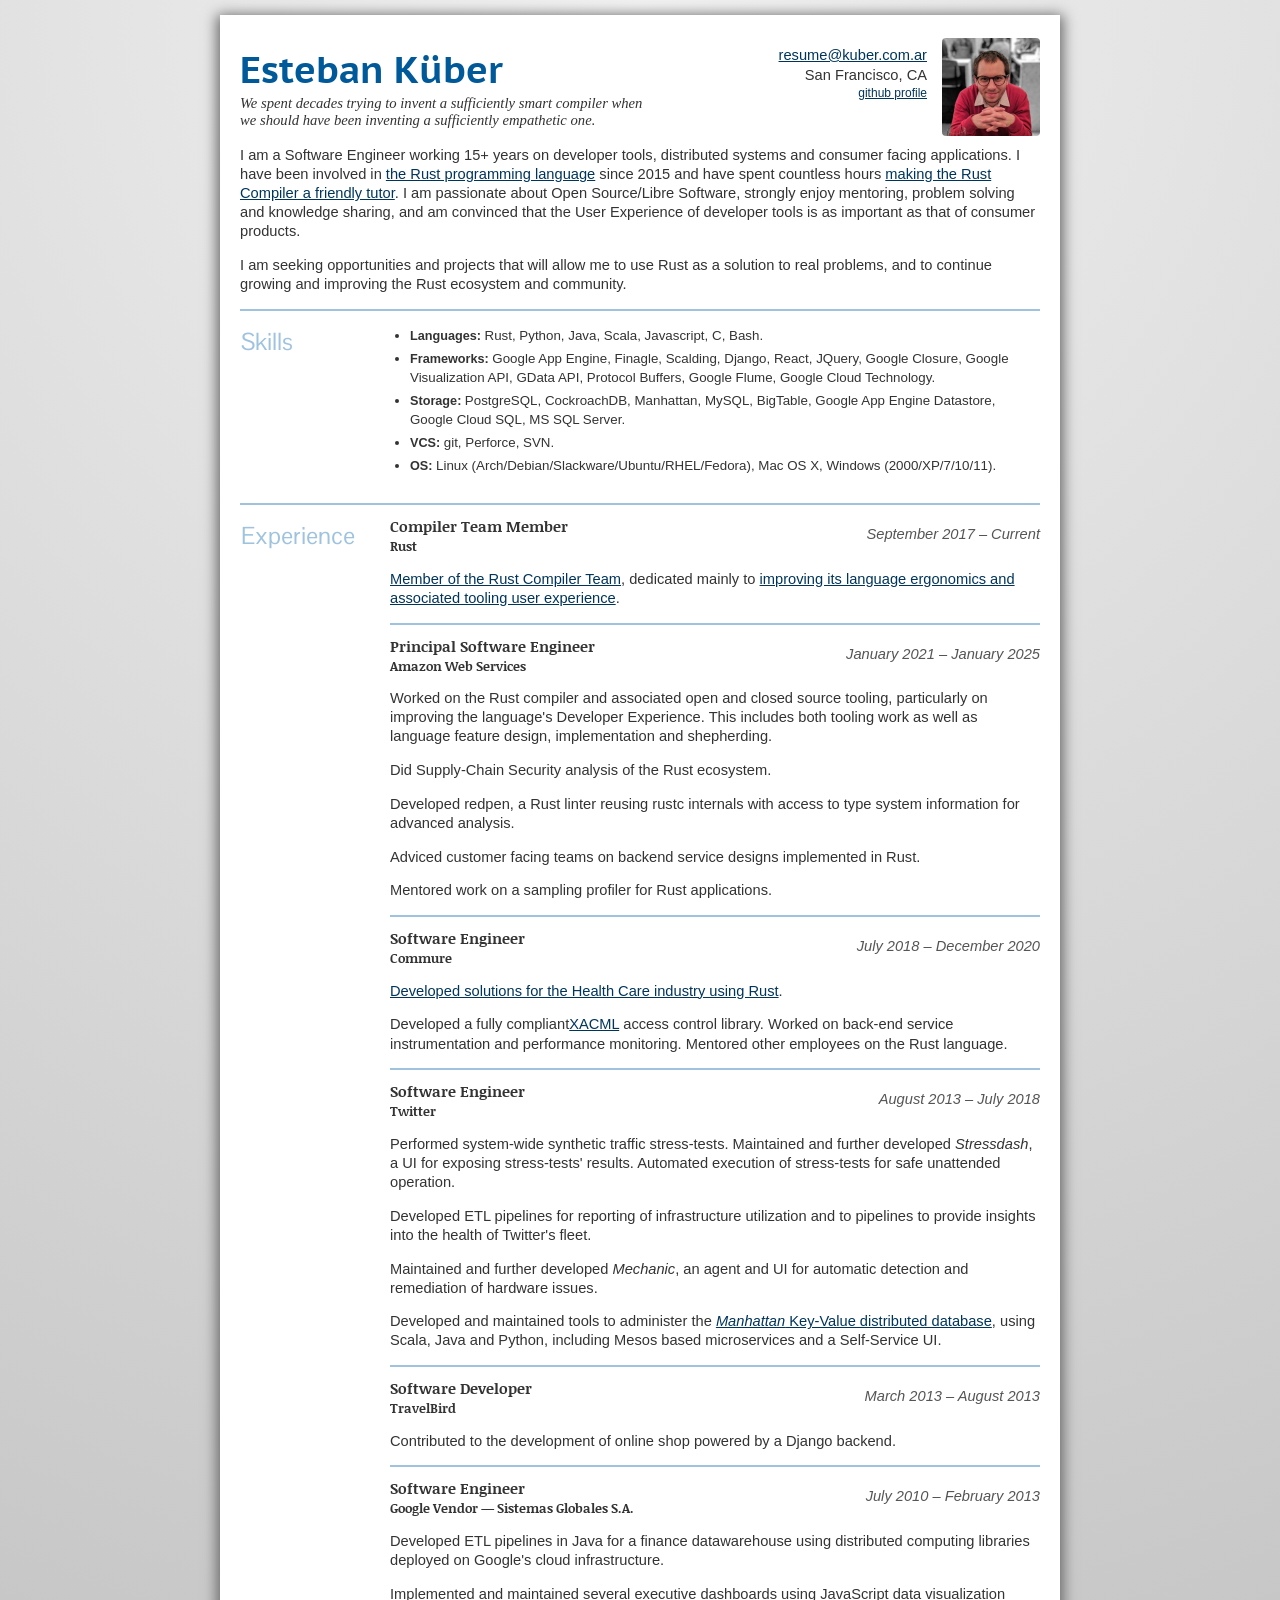
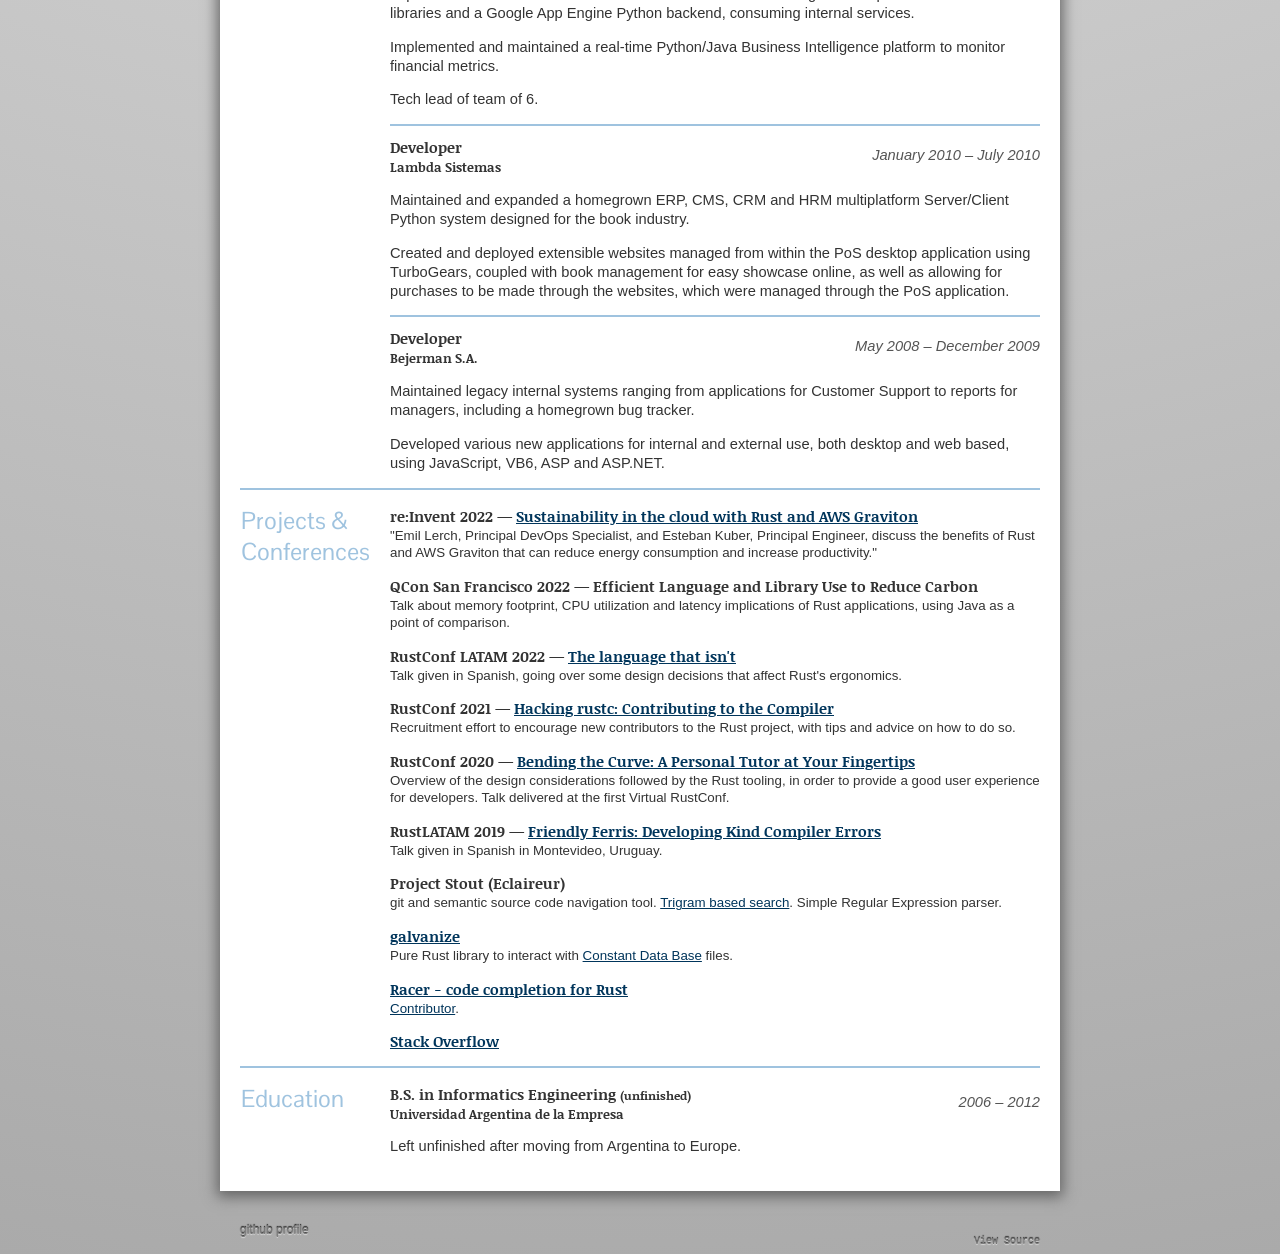
==== resume/index.html @ 4858186d "add resume" ====
<!DOCTYPE html>
<html lang='en'>
<head>
<meta charset='utf-8'>
<title>Esteban Küber's Resume</title>
<link href='https://fonts.googleapis.com/css?family=PT+Sans+Caption:400&text=EstebanK%C3%BCbr%20'
    rel='stylesheet' type='text/css'>
<link href='https://fonts.googleapis.com/css?family=Pontano+Sans:400&text=CSklEefnatsbrxpicduoPj%26%0AI%20'
    rel='stylesheet' type='text/css'>
<link href='https://fonts.googleapis.com/css?family=Noticia+Text:700'
    rel='stylesheet' type='text/css'>
<link href='style.css?v' rel='stylesheet' type='text/css'>
<!--[if IE 8]>
<link href='ie8.css' rel='stylesheet' type='text/css'>
<![endif]-->
<!--[if lte IE 7]>
<link href='ie.css' rel='stylesheet' type='text/css'>
<![endif]-->
<!--[if lte IE 6]>
<link href='ie6.css' rel='stylesheet' type='text/css'>
<![endif]-->
<link href='print.css?v' rel='stylesheet' media='print' type='text/css'>
<meta name='viewport'
  content='width=device-width, initial-scale=1.0, maximum-scale=2.0, user-scalable=yes' />
<meta name='author' content='Esteban Kuber' />
<meta name='keywords' content='esteban,kuber,resume,cv,curriculum,vitae' />
<meta name='description' content='Esteban Kuber — Rust Software Engineer' />
<link rel='shortcut icon' type='image/x-icon' href='/favicon.ico' />
<link rel='apple-touch-icon' sizes='114×114' href='/touch-icon-114x114.png' />
<link rel='apple-touch-icon' sizes='72×72' href='/touch-icon-72x72.png' />
<link rel='apple-touch-icon' href='/touch-icon-iphone.png' />
<script>
var _gaq = _gaq || [];
_gaq.push(['_setAccount', 'UA-26016890-1']);
_gaq.push(['_setDomainName', 'kuber.com.ar']);
_gaq.push(['_trackPageview']);
(function() {
  var ga = document.createElement('script'); ga.type = 'text/javascript'; ga.async = true;
  ga.src = ('https:' == document.location.protocol ? 'https://ssl' : 'http://www') + '.google-analytics.com/ga.js';
  var s = document.getElementsByTagName('script')[0]; s.parentNode.insertBefore(ga, s);
})();
</script>
</head>
<body>
<div class='content' itemscope itemtype='https://schema.org/Person'>
<h1 itemprop='name'>
  <span itemprop='givenName'>Esteban</span>
  <span itemprop='familyName' id='familyName'>Kuber</span>
  </h1>
<address itemprop='address' itemscope itemtype='https://schema.org/PostalAddress'>
  <img alt='Esteban Kuber' itemprop='image' class='photo' src='photo.jpg' />
  <p><a href='mailto:resume@kuber.com.ar' itemprop='email'>resume@kuber.com.ar</a></p>
  <p><span itemprop='addressLocality'>San Francisco, CA</span>
    <span style='display: none' itemprop='addressCountry'>USA</span></p>
  <!--p itemprop='telephone'>Available upon request.</p-->
  <p class='profile'><a href='https://github.com/estebank' rel='me'>github profile</a></p>
</address>
<blockquote>We spent decades trying to invent a sufficiently smart compiler
  when<br>we should have been inventing a sufficiently empathetic one.</blockquote>

<div id='intro'>
  <p itemprop='description'>I am a Software Engineer working 15+ years on
    developer tools, distributed systems and consumer facing applications.
    I have been involved in
    <a href='https://github.com/rust-lang/rust/pulls?q=is:pr+author:estebank'
      >the Rust programming language</a>
    since 2015 and have spent countless hours
    <a href='https://youtu.be/Z6X7Ada0ugE'>making the Rust Compiler a
    friendly tutor</a>. I am passionate about Open Source/Libre Software,
    strongly enjoy mentoring, problem solving and knowledge sharing, and am
    convinced that the User Experience of developer tools is as important
    as that of consumer products.
    </p>
    <p>I am seeking opportunities and projects that will allow me to
      use Rust as a solution to real problems, and to
      continue growing and improving the Rust ecosystem and community.</p>
</div>

<div class='section'>
  <h2 id='skills'>Skills</h2>

  <div class='timeline'>
    <ul itemscope itemtype='https://schema.org/ItemList'>
    <li>
      <h4 class='language'>Languages</h4>
      <p class='language rust'
        data-period='2015/12-' itemprop='itemListElement'
        >Rust</p>
      <p class='language python'
        data-period='2007/01-2020/12' itemprop='itemListElement'
        >Python</p>
      <p class='language java'
        data-period='2007/06-2008/12 2010/07-2013/03 2015/01-2018/06' itemprop='itemListElement'
        >Java</p>
      <p class='language scala'
        data-period='2015/01-2018/06' itemprop='itemListElement'
        >Scala</p>
      <p class='language javascript'
        data-period='2008/07-' itemprop='itemListElement'
        >Javascript</p>
      <p class='language c-lang'
        data-period='-2008/06' itemprop='itemListElement'
        >C</p>
      <p class='language linux'
        data-period='-' itemprop='itemListElement'
        >Bash</p>
    </li>
    <li>
      <h4 class='framework'>Frameworks</h4>
      <p class='framework python java gae'
        data-period='2010/07-2012/12' itemprop='itemListElement'
        >Google App Engine</p>
      <p class='framework scala'
        data-period='2016/07-2018/07' itemprop='itemListElement'
        >Finagle</p>
      <p class='framework scala'
        data-period='2018/01-2018/07' itemprop='itemListElement'
        >Scalding</p>
      <p class='framework python'
        data-period='2008/01-2008/12 2012/06-2013/08' itemprop='itemListElement'
        >Django</p>
      <p class='framework javascript'
        data-period='2017/01-2020/12' itemprop='itemListElement'
        >React</p>
      <p class='framework javascript'
        data-period='2009/01-2011/12 2013/03-2018/07' itemprop='itemListElement'
        >JQuery</p>
      <p class='framework javascript'
        data-period='2011/07-2012/12' itemprop='itemListElement'
        >Google Closure</p>
      <p class='framework javascript'
        data-period='2010/07-2012/12' itemprop='itemListElement'
        >Google Visualization API</p>
      <p class='framework python'
        data-period='2011/01-2012/06' itemprop='itemListElement'
        >GData API</p>
      <p class='framework java'
        data-period='2010/07-2013/02' itemprop='itemListElement'
        >Protocol Buffers</p>
      <p class='framework java'
        data-period='2010/07-2012/12' itemprop='itemListElement'
        >Google Flume</p>
      <p class='framework java'
        data-period='2010/07-2013/02' itemprop='itemListElement'
        >Google Cloud Technology</p>
    </li>
    <li>
      <h4 class='database'>Storage</h4>
      <p class='database sql'
        data-period='2008/01-2010/06 2013/03-2014/06' itemprop='itemListElement'
        >PostgreSQL</p>
      <p class='database sql nosql'
        data-period='2018/07-2020/12' itemprop='itemListElement'
        >CockroachDB</p>
      <p class='database nosql'
        data-period='2013/08-2018/06' itemprop='itemListElement'
        >Manhattan</p>
      <p class='database sql'
        data-period='2010/07-2018/06' itemprop='itemListElement'
        >MySQL</p>
      <p class='database nosql'
        data-period='2010/07-2013/02' itemprop='itemListElement'
        >BigTable</p>
      <p class='database nosql gae'
        data-period='2010/07-2013/02' itemprop='itemListElement'
        >Google App Engine Datastore</p>
      <p class='database sql gae'
        data-period='2011/07-2012/12' itemprop='itemListElement'
        >Google Cloud SQL</p>
      <p class='database sql'
        data-period='2007/07-2009/12' itemprop='itemListElement'
        >MS SQL Server</p>
    </li>
    <li>
      <h4 class='vcs'>VCS</h4>
      <p class='vcs git'
        data-period='2011/03-' itemprop='itemListElement'
        >git</p>
      <p class='vcs perforce'
        data-period='2010/07-2012/02' itemprop='itemListElement'
        >Perforce</p>
      <p class='vcs svn'
        data-period='2008/01-2010/12' itemprop='itemListElement'
        >SVN</p>
    </li>
    <li>
      <h4 class='os'>OS</h4>
      <p class='os linux'
        data-period='-'><span itemprop='itemListElement'
        >Linux</span> (Arch/Debian/Slackware/Ubuntu/RHEL/Fedora)</p>
      <p class='os mac'
        data-period='2010/07-2025/01' itemprop='itemListElement'
        >Mac OS X</p>
      <p class='os windows'
        data-period='-2012/06'><span itemprop='itemListElement'
        >Windows</span> (2000/XP/7/10/11)</p>
    </li>
    </ul>

  </div><div style='clear: both;'></div>
</div>

<div class='section experience'>
  <h2 id='experience'>Experience</h2>

  <h3 id='rustc'>Compiler Team Member</h3>
  <h4 class='rust git'
    itemscope itemtype='https://schema.org/Organization'
    ><a href='https://www.rust-lang.org/' itemprop='name'>Rust</a></h4>
  <p class='period'>September 2017 &ndash; Current</p>
  <p><a href='https://www.rust-lang.org/en-US/team.html#Compiler-team'
    >Member of the Rust Compiler Team</a>, dedicated mainly to <a
    href='https://github.com/rust-lang/rust/pulls?q=is:pr+author:estebank'
    >improving its language ergonomics and associated tooling user
    experience</a>.</p>

  <h3 id='amazon'>Principal Software Engineer</h3>
  <h4 class='rust'
    itemscope itemtype='https://schema.org/Organization'
    ><a itemprop='name'>Amazon Web Services</a></h4>
  <p class='period'>January 2021 &ndash; January 2025</p>
  <p>Worked on the Rust compiler and associated open and closed source tooling,
    particularly on improving the language's Developer Experience. This includes
    both tooling work as well as language feature design, implementation and
    shepherding.</p>
  <p>Did Supply-Chain Security analysis of the Rust ecosystem.</p>
  <p>Developed redpen, a Rust linter reusing rustc internals with access to type
    system information for advanced analysis.</p>
  <p>Adviced customer facing teams on backend service designs implemented in Rust.</p>
  <p>Mentored work on a sampling profiler for Rust applications.</p>

  <h3 id='commure'>Software Engineer</h3>
  <h4 class='rust git sql nosql'
    itemscope itemtype='https://schema.org/Organization'
    ><a href='https://www.commure.com' itemprop='name'>Commure</a></h4>
  <p class='period'>July 2018 &ndash; December 2020</p>
  <p><a href="https://medium.com/job-portraits/software-engineer-esteban-k%C3%BCber-on-the-challenges-and-opportunities-of-rust-and-commure-a4aa578e2b6"
    >Developed solutions for the Health Care industry using Rust</a>.</p>
  <p>Developed a fully compliant<a href='https://en.wikipedia.org/wiki/XACML'
    >XACML</a> access control library. Worked on back-end service instrumentation
    and performance monitoring. Mentored other employees on the Rust language.
  </p>

  <h3 id='twitter'>Software Engineer</h3>
  <h4 class='python java scala git nosql'
    itemscope itemtype='https://schema.org/Organization'
    ><a href='https://twitter.com' itemprop='name'>Twitter</a></h4>
  <p class='period'>August 2013 &ndash; July 2018</p>

  <p>Performed system-wide synthetic traffic stress-tests. Maintained and
    further developed <em>Stressdash</em>, a UI for exposing stress-tests'
    results. Automated execution of stress-tests for safe unattended
    operation.</p>
  <p>Developed ETL pipelines for reporting of infrastructure utilization and to
    pipelines to provide insights into the health of Twitter's fleet.</p>
  <p>Maintained and further developed <em>Mechanic</em>, an agent and UI for
    automatic detection and remediation of hardware issues.</p>
  <p>Developed and maintained tools to administer the
    <a href='https://blog.twitter.com/2014/manhattan-our-real-time-multi-tenant-distributed-database-for-twitter-scale'
      ><em>Manhattan</em> Key-Value distributed database</a>, using Scala, Java
    and Python, including Mesos based microservices and a Self-Service UI.</p>

  <h3 id='travelbird'>Software Developer</h3>
  <h4 class='python django javascript linux git sql postgresql'
    itemscope itemtype='https://schema.org/Organization'
    ><a href='https://travelbird.nl' itemprop='name'>TravelBird</a></h4>
  <p class='period'>March 2013 &ndash; August 2013</p>

  <p>Contributed to the development of online shop powered by a Django backend.</p>


  <h3 id='google' itemprop='jobTitle'>Software Engineer</h3>
  <h4 class='python java javascript linux git perforce sql nosql'
    itemscope itemtype='https//schema.org/Organization'
    ><a href='https://www.google.com'>Google</a> Vendor &mdash;
    <a href='https://www.globant.com' itemprop='name'>Sistemas Globales S.A.</a></h4>
  <p class='period'>July 2010 &ndash; February 2013</p>

  <p>Developed ETL pipelines in Java for a finance datawarehouse using
    distributed computing libraries deployed on Google's cloud
    infrastructure.</p>

  <p>Implemented and maintained several executive dashboards using
    JavaScript data visualization libraries and a Google App Engine Python
    backend, consuming internal services.</p>

  <p>Implemented and maintained a real-time Python/Java Business Intelligence
    platform to monitor financial metrics.</p>

  <p>Tech lead of team of 6.</p>


  <h3 id='lambda'>Developer</h3>
  <h4 class='python javascript bash linux svn sql'
    itemscope itemtype='https://schema.org/Organization'
    ><a href='http://www.fierro-soft.com.ar' itemprop='name'>Lambda Sistemas</a></h4>
  <p class='period'>January 2010 &ndash; July 2010</p>

  <p>Maintained and expanded a homegrown ERP, CMS, CRM and HRM multiplatform
    Server/Client Python system designed for the book industry.</p>

  <p>Created and deployed extensible websites managed from within the PoS
    desktop application using TurboGears, coupled with book management for
    easy showcase online, as well as allowing for purchases to be made
    through the websites, which were managed through the PoS application.</p>


  <h3 id='bejerman'>Developer</h3>
  <h4 class='javascript svn sql windows'
    itemscope itemtype='https://schema.org/Organization'
    ><a href='http://www.bejerman.com' itemprop='name'>Bejerman S.A.</a></h4>
  <p class='period'>May 2008 &ndash; December 2009</p>

  <p>Maintained legacy internal systems ranging from applications for Customer
    Support to reports for managers, including a homegrown bug tracker.</p>

  <p>Developed various new applications for internal and external use, both
    desktop and web based, using JavaScript, VB6, ASP and ASP.NET.</p>


  <div class='no-print'>

  <h3 id='prominente'>Technical Support</h3>
  <h4 class='windows'
    itemscope itemtype='https://schema.org/Organization'
    ><a href='http://www.prominente.com.ar' itemprop='name'>Prominente S.A.</a></h4>
  <p class='period'>July 2007 &ndash; December 2007</p>

  <p>Installed and maintained Windows and Linux desktops and servers for over 2000 employees.
  <!--Diagnosed a complete link disconnection that were originally thought to
      be a software or client computer problem, but through intuition and later
      visual confirmation, found that the problem was a rat hungry for fiber
      optic cable.--></p>


  <h3 id='edvsa'>Connectionist</h3>
  <h4 itemscope itemtype='https://schema.org/Organization'
    ><a href='http://www.edvsa.com' itemprop='name'>EDVSA</a></h4>
  <p class='period'>(Summer job) December 2006 &ndash; March 2007</p>

  <p>Drew technical layouts and diagrams to be used on building sites.
    Helped on the confection of technical tender budgets (budget for bid).
    Installed measurement instruments to be controlled by PLC.</p>


  <h3 id='meyer'>Instrumentist Intern</h3>
  <h4 itemscope itemtype='https://schema.org/Organization'
    ><a href='http://www.meieryfischer.com.ar' itemprop='name'>Meier & Fischer</a></h4>
  <p class='period'>March 2005 &ndash; July 2005</p>

  <p>Calibrated mechanical and electronic measurement instruments.
    Installed measurement instruments to be controlled by PLC.</p>

  </div>
</div>

<div class='section' id='interests'>
  <h2>Projects &amp; Conferences</h2>

  <h3>re:Invent 2022 — <a href='https://youtu.be/HKAl4tSCp7o'
    >Sustainability in the cloud with Rust and AWS Graviton</a></h3>
  <p>"Emil Lerch, Principal DevOps Specialist, and Esteban Kuber, Principal Engineer,
    discuss the benefits of Rust and AWS Graviton that can reduce energy consumption
    and increase productivity."</p>

  <h3>QCon San Francisco 2022 — Efficient Language and Library Use to Reduce Carbon</h3>
  <p>Talk about memory footprint, CPU utilization and latency implications of
    Rust applications, using Java as a point of comparison.</p>

  <h3>RustConf LATAM 2022 — <a href='https://youtu.be/OobZdCxO4DA'
    >The language that isn't</a></h3>
  <p>Talk given in Spanish, going over some design decisions that affect Rust's ergonomics.</p>

  <h3>RustConf 2021 — <a href='https://youtu.be/9H9SO2u6Q20'
    >Hacking rustc: Contributing to the Compiler</a></h3>
  <p>Recruitment effort to encourage new contributors to the Rust project, with tips
    and advice on how to do so.</p>
  
  <h3>RustConf 2020 — <a href='https://youtu.be/Z6X7Ada0ugE'
    >Bending the Curve: A Personal Tutor at Your Fingertips</a></h3>
  <p>Overview of the design considerations followed by the Rust tooling, in
    order to provide a good user experience for developers. Talk delivered at
    the first Virtual RustConf.</p>

  <h3>RustLATAM 2019 — <a href='https://youtu.be/XCeB-CgsH4w'
    >Friendly Ferris: Developing Kind Compiler Errors</a></h3>
  <p>Talk given in Spanish in Montevideo, Uruguay.</p>

  <h3>Project Stout (Eclaireur)</h3>
  <p>git and semantic source code navigation tool.
    <a href='http://swtch.com/~rsc/regexp/regexp4.html'>Trigram based search</a>.
    Simple Regular Expression parser.</p>
  <!-- Further information available on request if you're reading this.-->

  <h3 class='rust'><a href='https://github.com/estebank/galvanize'>galvanize</a></h3>
  <p>Pure Rust library to interact with <a href='http://cr.yp.to/cdb.html'
    >Constant Data Base</a> files.</p>

  <h3 class='rust'><a href='https://github.com/phildawes/racer'
      >Racer - code completion for Rust</a></h3>
  <p><a
    href='https://github.com/phildawes/racer/pulls?q=is:pr+author:estebank'
    >Contributor</a>.</p>

  <h3><a href='https://stackoverflow.com/users/34813'
    title='voyager' rel='me'>Stack Overflow</a></h3>
  <p></p>

  <div class='no-print'>
  <h3 class='rust'><a href='https://github.com/estebank/sbahn'>sbahn</a></h3>
  <p>Toy Distributed Hash Table implementation in Rust.</p>

  <h3 class='python'><a
    href='https://github.com/google/google-visualization-python'
    >Google visualization Python API</a></h3>
  <p>Python API that generates Google Visualization API URLs.
    Involvement: bugfixes.</p>

  <h3 class='javascript'>delim</h3>
  <p>Javascript <em>del</em>ayed <em>im</em>age loader.</p>

  <h3 class='javascript'>resim</h3>
  <p>Javascript <em>res</em>ponsive <em>im</em>age loader.
    Use media queries to change the image to be displayed on img tags.</p>

  <h3 class='javascript'>panorama</h3>
  <p>HTML5+JS diff display that mimics <a href='http://meldmerge.org/'>meld's</a>
    interface.</p>
  </div>
</div>

<div class='section'>
  <h2 id='education'>Education</h2>

  <h3 id='uade'>B.S. in Informatics Engineering <small>(unfinished)</small></h3>
  <h4 class='java c-lang linux windows sql'
      ><a href='http://www.uade.edu.ar' itemprop='alumniOf'
      >Universidad Argentina de la Empresa</a></h4>
  <p class='period'>2006 &ndash; 2012</p>
  <p>Left unfinished after moving from Argentina to Europe.</p>

  <div class='no-print'>
  <h3 id='itc'>Electronics Technician</h3>
  <h4><a itemprop='alumniOf'
      >Instituto Tecnol&oacute;gico del Comahue</a></h4>
  <p class='period'>2000 &ndash; 2005</p>
  <p>Graduate with honors.</p>
  </div>
</div>
</div>

<div class='footer'>
  <p><a href='https://github.com/estebank' rel='me'>github profile</a></p>
  <p class='source'><a
    href='https://github.com/estebank/estebank.github.io/blob/master/resume/index.html'
    >View Source</a></p>
</div>
<script>
document.getElementById('familyName').innerText = 'Küber';
</script>
<style type='text/css' media='all'>
h1 {
  opacity: 1.0;
}
h2 {
  opacity: 1.0;
}
</style>
<script src='qrcode.js'></script>
<script>
(function () {
    // When printing replace my mug for a QR code card.
    if (document.getElementsByClassName) {  // Sane browser (IE>8)
        var name = 'Esteban Kuber';
        var tel = '';
        var url = 'esteban.kuber.com.ar/resume';
        var mail = '\x65\x73\x74\x65\x62\x61\x6e\x40kuber\x2e\x63\x6f\x6d\x2ear';
        var mecard = 'MECARD:N:{name};TEL:{tel};URL:{url};EMAIL:{mail};;'
            .replace('{name}', name)
            .replace('{tel}', tel)
            .replace('{url}',url)
            .replace('{mail}', mail);

        var qr = qrcode(6, 'M');
        qr.addData(mecard);
        qr.make();
        var div = document.createElement('div');
        div.innerHTML = qr.createImgTag();
        var qr_code_card = div.firstChild;
        qr_code_card.className = 'qr-code';
        var photo = document.getElementsByClassName('photo')[0];
        photo.parentElement.insertBefore(qr_code_card, photo);
    }
})();
</script>
</body>
</html>
---- resume/style.css ----
body {
  background: #CCC;
  background: -webkit-radial-gradient(top center, circle, #F1F1F1, #AAA);
  background: -moz-radial-gradient(top center, circle, #F1F1F1, #AAA);
  background: -ms-radial-gradient(top center, circle, #F1F1F1, #AAA);
  background: -o-radial-gradient(top center, circle, #F1F1F1, #AAA);
  background: radial-gradient(circle at top, #F1F1F1, #AAA);
  filter: progid:DXImageTransform.Microsoft.gradient(startColorstr='#EEEEEE', endColorstr='#BBBBBB', GradientType=0);
  margin: 0;
}
.content {
  max-width: 800px;
  margin: 15px auto 20px auto;
  color: #333;
  background-color: white;
  padding: 20px;
  overflow-x: hidden;
  box-shadow: 0 3px 13px 3px #666;
  /* DIAF */
  filter: progid:DXImageTransform.Microsoft.Shadow(color='gray', Direction=0, Strength=3),
    progid:DXImageTransform.Microsoft.Shadow(color='gray', Direction=90, Strength=5),
    progid:DXImageTransform.Microsoft.Shadow(color='gray', Direction=270, Strength=5),
    progid:DXImageTransform.Microsoft.Shadow(color='gray', Direction=180, Strength=7),
    progid:DXImageTransform.Microsoft.Shadow(color='gray', Direction=45, Strength=3),
    progid:DXImageTransform.Microsoft.Shadow(color='gray', Direction=315, Strength=3),
    progid:DXImageTransform.Microsoft.Shadow(color='gray', Direction=225, Strength=5),
    progid:DXImageTransform.Microsoft.Shadow(color='gray', Direction=135, Strength=5);
}
h1 {
  float: left;
  margin-top: 10px;
  margin-bottom: 0px;
  color: #005999;
  font-family: 'PT Sans Caption', Geneva, Tahoma, sans-serif;
  font-size: 28pt;
  display: block;
  clear: none;
  height: 50px;
  overflow: hidden;
  -webkit-transition: opacity 700ms ease;
  -moz-transition: opacity 700ms ease;
  -o-transition: opacity 700ms ease;
  transition: opacity 700ms ease;
  opacity: 0.0;
}
p, li {
  font-family: Helvetica, Arial, sans-serif;
  font-size: 11pt;
  line-height: 1.3;
}
a {
  color: #00355b;
}
blockquote {
  font-size: 11pt;
  font-style: italic;
  margin: 0 0 16px 0;
  padding: 0;
  width: 478px;
  float: left;
}
address {
  width: 280px;
  float: right;
  margin-top: 10px;
  font-style: normal;
}
address p {
  margin: 1px;
  text-align: right;
}
address img {
  float: right;
  margin: -20px -8px 0 15px;
  width: 98px;
  height: 98px;
}
address .profile {
  font-size: 12px;
}
img.photo {
  margin: -7px 0 10px 15px;
  border-radius: 4px;
  image-rendering: optimizeQuality;
  -ms-interpolation-mode: bicubic;
}
img.qr-code {
  display: none;
  image-rendering: -moz-crisp-edges;
  image-rendering: -o-crisp-edges;
  image-rendering: -webkit-optimize-contrast;
  image-rendering: optimize-contrast;
  -ms-interpolation-mode: nearest-neighbor;
}
#intro {
  clear: both;
}
.section {
  border-top: solid 2px #9fc3df;
  padding-left: 150px;
  padding-top: 15px;
}
ul {
  margin-top: 0;
  padding-left: 20px;
}
ul li {
  margin-bottom: 4px;
}
.experience {
  border-top: solid 2px #9fc3df;
  padding-top: 15px;
}
h2 {
  float: left;
  margin: 0 0 0 -150px;
  color: #9fc3df;
  font-family: 'PT Sans Caption', Geneva, Tahoma, sans-serif;
  font-family: 'Pontano Sans', Geneva, Tahoma, sans-serif;
  font-size: 18pt;
  font-weight: normal;
  position: relative;
  height: 19pt;
  max-width: 140px;
  padding-left: 1pt;
  padding-right: 1pt;
  opacity: 0.0; /* Webfont delays to load, mask it with fade in */
  -webkit-transition: opacity 1s ease;
  -moz-transition: opacity 1s ease;
  -o-transition: opacity 1s ease;
  transition: opacity 1s ease;
}
h3 {
  font-family: 'PT Sans Caption', Geneva, Tahoma, sans-serif;
  font-family: 'Noticia Text', serif;
  font-size: 11pt;
  margin: 0;
}
.experience > h3:nth-of-type(1) {
  margin-top: -17px;
}
.experience h3 {
  padding-top: 10px;
  border-top: solid 2px #9fc3df;
}
h3#itc {
  margin-top: 25px;
}
h4 {
  font-family: 'PT Sans Caption', Geneva, Tahoma, sans-serif;
  font-family: 'Noticia Text', serif;
  font-size: 9.5pt;
  margin: 0;
}
h4 a {
  color: #333;
  text-decoration: none;
}
h4 a:hover {
  color: #00355b;
  text-decoration: underline;
}
.period {
  font-style: italic;
  margin: -30px 0 0 0;
  float: right;
  position: relative;
  color: #555;
}
#interests p {
  margin-top: 0;
  /*color: #666;*/
  font-size: 10pt;
}
ul.skills {
  display: none;
}
div.timeline {
  margin-bottom: 12px;
  width: 100%;
  float: right;
}
div.timeline p {
  background: #CCC;
  background: -webkit-gradient(linear, left top, 60px top, from(#FFFFFF), top(#CCC));
  background: -webkit-linear-gradient(left, #FFFFFF 0, #CCC 60px);
  background: -moz-linear-gradient(left, #FFFFFF 0, #CCC 60px);
  background: -ms-linear-gradient(left, #FFFFFF 0, #CCC 60px);
  background: -o-linear-gradient(left, #FFFFFF 0, #CCC 60px);
  text-align: right;
  margin-top: 1px;
  margin-bottom: 1px;
  padding-right: 10px;
  text-shadow: white 0 0 5px;
  font-size: 12px;
  font-size: 10pt;
  font-family: Helvetica, Arial, sans-serif;
  overflow: hidden;
  text-overflow: ellipsis;
}
div.timeline div {
  margin: 0;
  padding: 0;
  overflow: hidden;
  white-space: nowrap;
}
div.timeline div.tick p.tick {
  width: 14%;
  margin: 0 -1px 0 0;
  padding: 0;
  display: inline-block;
  background-image: none !important;
  background-color: white;
  border: none;
  border-left: 1px solid black;
  border-radius: 0;
  font-size: 12px;
  text-align: center;
}
div.timeline h4 {
  float: right;
  width: 0;
  margin: -6px 2% 0 -30px;
  -webkit-transform: rotate(90deg);
  -moz-transform: rotate(90deg);
  transform: rotate(90deg);
  font-family: sans-serif;
}
.start-jan {
}
.start-feb {
  border-left: 8px white solid;
}
.start-mar {
  border-left: 15px white solid;
}
.start-apr {
  border-left: 23px white solid;
}
.start-may {
  border-left: 30px white solid;
}
.start-jun {
  border-left: 38px white solid;
}
.start-jul {
  border-left: 46px white solid;
}
.start-aug {
  border-left: 54px white solid;
}
.start-sep {
  border-left: 61px white solid;
}
.start-oct {
  border-left: 69px white solid;
}
.start-nov {
  border-left: 77px white solid;
}
.start-dec {
  border-left: 84px white solid;
}
.end-jan {
  border-right: 84px white solid;
}
.end-feb {
  border-right: 77px white solid;
}
.end-mar {
  border-right: 69px white solid;
}
.end-apr {
  border-right: 61px white solid;
}
.end-may {
  border-right: 54px white solid;
}
.end-jun {
  border-right: 46px white solid;
}
.end-jul {
  border-right: 38px white solid;
}
.end-aug {
  border-right: 30px white solid;
}
.end-sep {
  border-right: 23px white solid;
}
.end-oct {
  border-right: 15px white solid;
}
.end-nov {
  border-right: 7px white solid;
}
.end-dec {
}
.start-earlier {
  background: #CCC;
  background: -webkit-gradient(linear, left top, 60px top, from(#FFFFFF), to(#CCC));
  background: -webkit-linear-gradient(left, #FFFFFF 0, #CCC 10px);
  background: -moz-linear-gradient(left, #FFFFFF 0, #CCC 10px);
  background: -ms-linear-gradient(left, #FFFFFF 0, #CCC 10px);
  background: -o-linear-gradient(left, #FFFFFF 0, #CCC 10px);
  background: linear-gradient(left, #FFFFFF 0, #CCC 10px);
}
.start-y2007 {
  margin-left: 0;
}
.start-y2008 {
  margin-left: 14%;
}
.start-y2009 {
  margin-left: 28%;
}
.start-y2010 {
  margin-left: 42%;
}
.start-y2011 {
  margin-left: 56%;
}
.start-y2012 {
  margin-left: 70%;
}
.start-y2013 {
  margin-left: 84%;
}
.end-y2007 {
  margin-right: 86%;
}
.end-y2008 {
  margin-right: 72%;
}
.end-y2009 {
  margin-right: 58%;
}
.end-y2010 {
  margin-right: 44%;
}
.end-y2011 {
  margin-right: 30%;
}
.end-y2012 {
  margin-right: 16%;
}
.end-y2013 {
  margin-right: 4%;
}
.end-current {
  margin-right: 4%;
}
p.end-current {
/*  border-bottom-right-radius: 30px !important;
  border-top-right-radius: 30px !important;*/
}
div.timeline p.go-up {
  margin-top: -15px;
}
div.timeline p.language {
  background: #7BA7E1;
  background: -webkit-gradient(linear, left top, 60px top, from(#FFFFFF), to(#7BA7E1));
  background: -webkit-linear-gradient(left, #FFFFFF 0, #7BA7E1 60px);
  background: -moz-linear-gradient(left, #FFFFFF 0, #7BA7E1 60px);
  background: -ms-linear-gradient(left, #FFFFFF 0, #7BA7E1 60px);
  background: -o-linear-gradient(left, #FFFFFF 0, #7BA7E1 60px);
  background: linear-gradient(left, #FFFFFF 0, #7BA7E1 60px);
}
div.timeline p.framework {
  background: #80B584;
  background: -webkit-gradient(linear, left top, 60px top, from(#FFFFFF), to(#80B584));
  background: -webkit-linear-gradient(left, #FFFFFF 0, #80B584 60px);
  background: -moz-linear-gradient(left, #FFFFFF 0, #80B584 60px);
  background: -ms-linear-gradient(left, #FFFFFF 0, #80B584 60px);
  background: -o-linear-gradient(left, #FFFFFF 0, #80B584 60px);
  background: linear-gradient(left, #FFFFFF 0, #80B584 60px);
}
div.timeline p.database {
  background: #FFCE73;
  background: -webkit-gradient(linear, left top, 60px top, from(#FFFFFF), to(#FFCE73));
  background: -webkit-linear-gradient(left, #FFFFFF 0, #FFCE73 60px);
  background: -moz-linear-gradient(left, #FFFFFF 0, #FFCE73 60px);
  background: -ms-linear-gradient(left, #FFFFFF 0, #FFCE73 60px);
  background: -o-linear-gradient(left, #FFFFFF 0, #FFCE73 60px);
  background: linear-gradient(left, #FFFFFF 0, #FFCE73 60px);
}
div.timeline p.vcs {
  background: #FF8E8E;
  background: -webkit-gradient(linear, left top, 60px top, from(#FFFFFF), to(#FF8E8E));
  background: -webkit-linear-gradient(left, #FFFFFF 0, #FF8E8E 60px);
  background: -moz-linear-gradient(left, #FFFFFF 0, #FF8E8E 60px);
  background: -ms-linear-gradient(left, #FFFFFF 0, #FF8E8E 60px);
  background: -o-linear-gradient(left, #FFFFFF 0, #FF8E8E 60px);
  background: linear-gradient(left, #FFFFFF 0, #FF8E8E 60px);
}
div.timeline p.language.go-up, div.timeline p.language.start-earlier {
  background: #7BA7E1;
  background: -webkit-gradient(linear, left top, 10px top, from(#FFFFFF), to(#7BA7E1));
  background: -webkit-linear-gradient(left, #FFFFFF 0, #7BA7E1 10px);
  background: -moz-linear-gradient(left, #FFFFFF 0, #7BA7E1 10px);
  background: -ms-linear-gradient(left, #FFFFFF 0, #7BA7E1 10px);
  background: -o-linear-gradient(left, #FFFFFF 0, #7BA7E1 10px);
  background: linear-gradient(left, #FFFFFF 0, #7BA7E1 10px);
}
div.timeline p.framework.go-up, div.timeline p.framework.start-earlier {
  background: #80B584;
  background: -webkit-gradient(linear, left top, 10px top, from(#FFFFFF), to(#80B584));
  background: -webkit-linear-gradient(left, #FFFFFF 0, #80B584 10px);
  background: -moz-linear-gradient(left, #FFFFFF 0, #80B584 10px);
  background: -ms-linear-gradient(left, #FFFFFF 0, #80B584 10px);
  background: -o-linear-gradient(left, #FFFFFF 0, #80B584 10px);
  background: linear-gradient(left, #FFFFFF 0, #80B584 10px);
}
div.timeline p.database.go-up, div.timeline p.database.start-earlier {
  background: #FFCE73;
  background: -webkit-gradient(linear, left top, 10px top, from(#FFFFFF), to(#FFCE73));
  background: -webkit-linear-gradient(left, #FFFFFF 0, #FFCE73 10px);
  background: -moz-linear-gradient(left, #FFFFFF 0, #FFCE73 10px);
  background: -ms-linear-gradient(left, #FFFFFF 0, #FFCE73 10px);
  background: -o-linear-gradient(left, #FFFFFF 0, #FFCE73 10px);
  background: linear-gradient(left, #FFFFFF 0, #FFCE73 10px);
}
div.timeline p.vcs.go-up, div.timeline p.vcs.start-earlier {
  background: #FF8E8E;
  background: -webkit-gradient(linear, left top, 10px top, from(#FFFFFF), to(#FF8E8E));
  background: -webkit-linear-gradient(left, #FFFFFF 0, #FF8E8E 10px);
  background: -moz-linear-gradient(left, #FFFFFF 0, #FF8E8E 10px);
  background: -ms-linear-gradient(left, #FFFFFF 0, #FF8E8E 10px);
  background: -o-linear-gradient(left, #FFFFFF 0, #FF8E8E 10px);
  background: linear-gradient(left, #FFFFFF 0, #FF8E8E 10px);
}
h4.language {
  color: #000033;
}
h4.framework {
  color: #003300;
}
h4.database {
  color: #996600;
}
h4.vcs {
  color: #330000;
}
.timeline li {
  list-style-type: none;
}
.footer {
  max-width: 800px;
  margin: 0 auto;
}
.footer a {
  color: #777;
  text-decoration: none;
}
.footer a:hover {
  text-decoration: underline;
}
.footer p {
  text-shadow: #DDD 0 1px 1px, #111 0 -1px 1px;
  filter: progid:DXImageTransform.Microsoft.Glow(color='#DDDDDD', strength=2);
  font-size: 12px;
  float: left;
  margin-right: 20px;
}
.footer .source {
  font-size: 10px;
  font-family: monospace;
  float: right;
  margin: 24px 0 6px 0;
}
::selection {
  background: #9fc3df;
  color: black;
}
.footer ::selection {
  background: black;
  color: white;
  text-shadow: none;
}

@media only screen and (max-width: 840px), only screen and (max-device-width: 840px) {
  blockquote {
    width: auto;
  }
}

@media only screen and (max-width: 610px), only screen and (max-device-width: 610px) {
    body {
      margin: 0;
      width: 100%;
    }
    .content {
      margin: 0;
      padding: 4px;
    }
    h1 {
      margin: 2px 0 10px 2px;
    }
    h2 {
      float: none;
      margin: 0 0 10px 0;
      width: 100%;
      max-width: 100%;
    }
    .experience h3 {
      border: none;
    }
    address {
      float: none;
      margin: 0 0 20px 20px;
      font-style: italic;
    }
    address p {
      text-align: left;
    }
    address img {
      display: none;
    }
    .section {
      padding-left: 4px;
    }
    .period {
      font-size: 9pt;
      float: none;
      margin: 0;
    }

    /* skills */
    div.tick {
      display: none;
    }
    ul li p {
      display: inline;
      margin: 0 !important;
      border: 0 !important;
      padding: 0 !important;
      width: auto !important;
      background-color: white !important;
      background: none !important;
    }
    ul li p.go-up {
      display: none;
    }
    ul li p:after {
      content: ', ';
    }
    ul li p:last-child:after {
      content: '.';
    }
    div.timeline h4 {
      float: none;
      display: inline;
      width: auto;
      margin: 0;
      color: #333;
      -webkit-transform: rotate(0);
      -moz-transform: rotate(0);
      transform: rotate(0);
    }
    div.timeline h4:after {
      content: ': ';
    }
    .timeline li {
      list-style-type: disc;
    }
    .footer {
      display: none;
    }
}

/* skills */
div.tick {
  display: none;
}
ul li p {
  display: inline;
  margin: 0 !important;
  border: 0 !important;
  padding: 0 !important;
  width: auto !important;
  background-color: white !important;
  background: none !important;
}
ul li p.go-up {
  display: none;
}
ul li p:after {
  content: ', ';
}
ul li p:last-child:after {
  content: '.';
}
div.timeline h4 {
  float: none;
  display: inline;
  width: auto;
  margin: 0;
  color: #333;
  -webkit-transform: rotate(0);
  -moz-transform: rotate(0);
  transform: rotate(0);
}
div.timeline h4:after {
  content: ': ';
}
.timeline li {
  list-style-type: disc;
}

.no-print { /* let's stop talking about these */
  display: none;
}
---- resume/ie8.css ----
div.timeline h4 {
  filter: progid:DXImageTransform.Microsoft.BasicImage(rotation=1);
  float: none;
  left: 97%;
  top: 17px;
  margin: 0;
  position: relative;
  width: 300px;
}
.timeline li {
  position: relative;
}
h2 {
  margin: 0 0 0 -140px;
}
h3#travelbird {
  margin-top: -17px;
}
@media print {
  div.timeline h4 {
    filter: progid:DXImageTransform.Microsoft.BasicImage(rotation=0);
    float: none;
    left: 0;
    top: 0;
    margin: 0 8px 0 0;
    position: static;
    width: auto;
  }
}
---- resume/ie.css ----
body {
  position: relative;
  min-width: 760px;
}
.content {
  width: 700px;
}
.footer {
  width: 700px;
}
.experience {
  padding-top: 0;
}
h2 {
  margin: 0 0 0 -140px;
}
.experience h2 {
  padding-top: 10px;
}
.experience h3#travelbird {
  border: none;
}
div.tick {
  display: none;
}
ul {
  margin-left: 0;
}
ul li p {
  display: inline;
  margin: 0 6px 0 0 !important;
  border: 0 !important;
  padding: 0 !important;
  width: auto !important;
  background-color: white !important;
  background: none !important;
}
ul li p.go-up {
  display: none;
}
div.timeline {
  margin-top: 0 !important;
}
div.timeline div.tick p.tick {
  display: inline;
  zoom: 1;
}
div.timeline h4 {
  float: none;
  display: inline;
  width: auto;
  margin: 0 10px 0 0;
  color: #333;
}
.timeline li {
  list-style-type: disc;
}
ul.skills {
  display: block;
}
---- resume/ie6.css ----
h2 {
    width: 100px;
    margin: 0 0 0 -70px !important;
}
@media print {
  h2 {
      width: 100px;
      margin: 0 0 0 -60px !important;
  }
}
---- resume/print.css ----
* {
  opacity: 1 !important;
}
body {
  filter: progid:DXImageTransform.Microsoft.gradient(enabled=false);
}
h1 {
/*  color: #555; */
}
h2 {
/*  color: #AAA; */
  font-size: 14pt;
  margin-left: -120px;
  width: 120px;
}
.content {
  box-shadow: none;
  border: none;
  margin: 0;
  background-color: white;
  filter:progid:DXImageTransform.Microsoft.Shadow(enabled=false),
}
address {
  display: inline;
  float: none;
  position: relative;
  margin-top: -20px;
}
p.profile {
  display: none;
}
img.qr-code {
  display: block;
}
img.photo {
  display: none;
}
a {
  text-decoration: none;
  color: #333;
}
p {
  font-size: 10.5pt;
}
.section {
  /*border-top-color: #AAA;*/
  padding-left: 120px;
}
.section p, .section li {
  font-size: 10pt;
}
.experience h3 {
  /*border-top-color: #AAA;*/
}
#interests a:link:after, .section a:visited:after {
  content: " \2014 " attr(href);
  font-size: 9pt;
  color: #666;
}
#intro p a:link:after, #interests p a:link:after, .section p a:link:after {
  content: " (" attr(href) ")";
  font-size: 9pt;
  color: #666;
}
@page {
  size: auto;
  margin: 10mm 10mm 15mm 15mm;
}
.content {
  background: white;
}
body {
  margin: 0px;
  padding: 0mm;
}
p {
  page-break-inside: avoid;
}
h3, h4, p.period {
  page-break-after: avoid;
}
.timeline {
  margin-top: -25px;
}
div.tick {
  display: none;
}
ul li p {
  display: inline;
  margin: 0 !important;
  border: 0 !important;
  padding: 0 !important;
  width: auto !important;
  background-color: white !important;
  background: none !important;
}
ul li p.go-up {
  display: none;
}
ul li p:after {
  content: ', ';
}
ul li p:last-child:after {
  content: '.';
}
div.timeline h4 {
  float: none;
  display: inline;
  width: auto;
  margin: 0;
  /*color: #333;*/
  -webkit-transform: rotate(0);
  -moz-transform: rotate(0);
  transform: rotate(0);
}
div.timeline h4:after {
  content: ': ';
}
.timeline li {
  list-style-type: disc;
}
.period {
  text-shadow: none;
}
.footer {
  display: none;
}
.no-print {
  display: none;
}
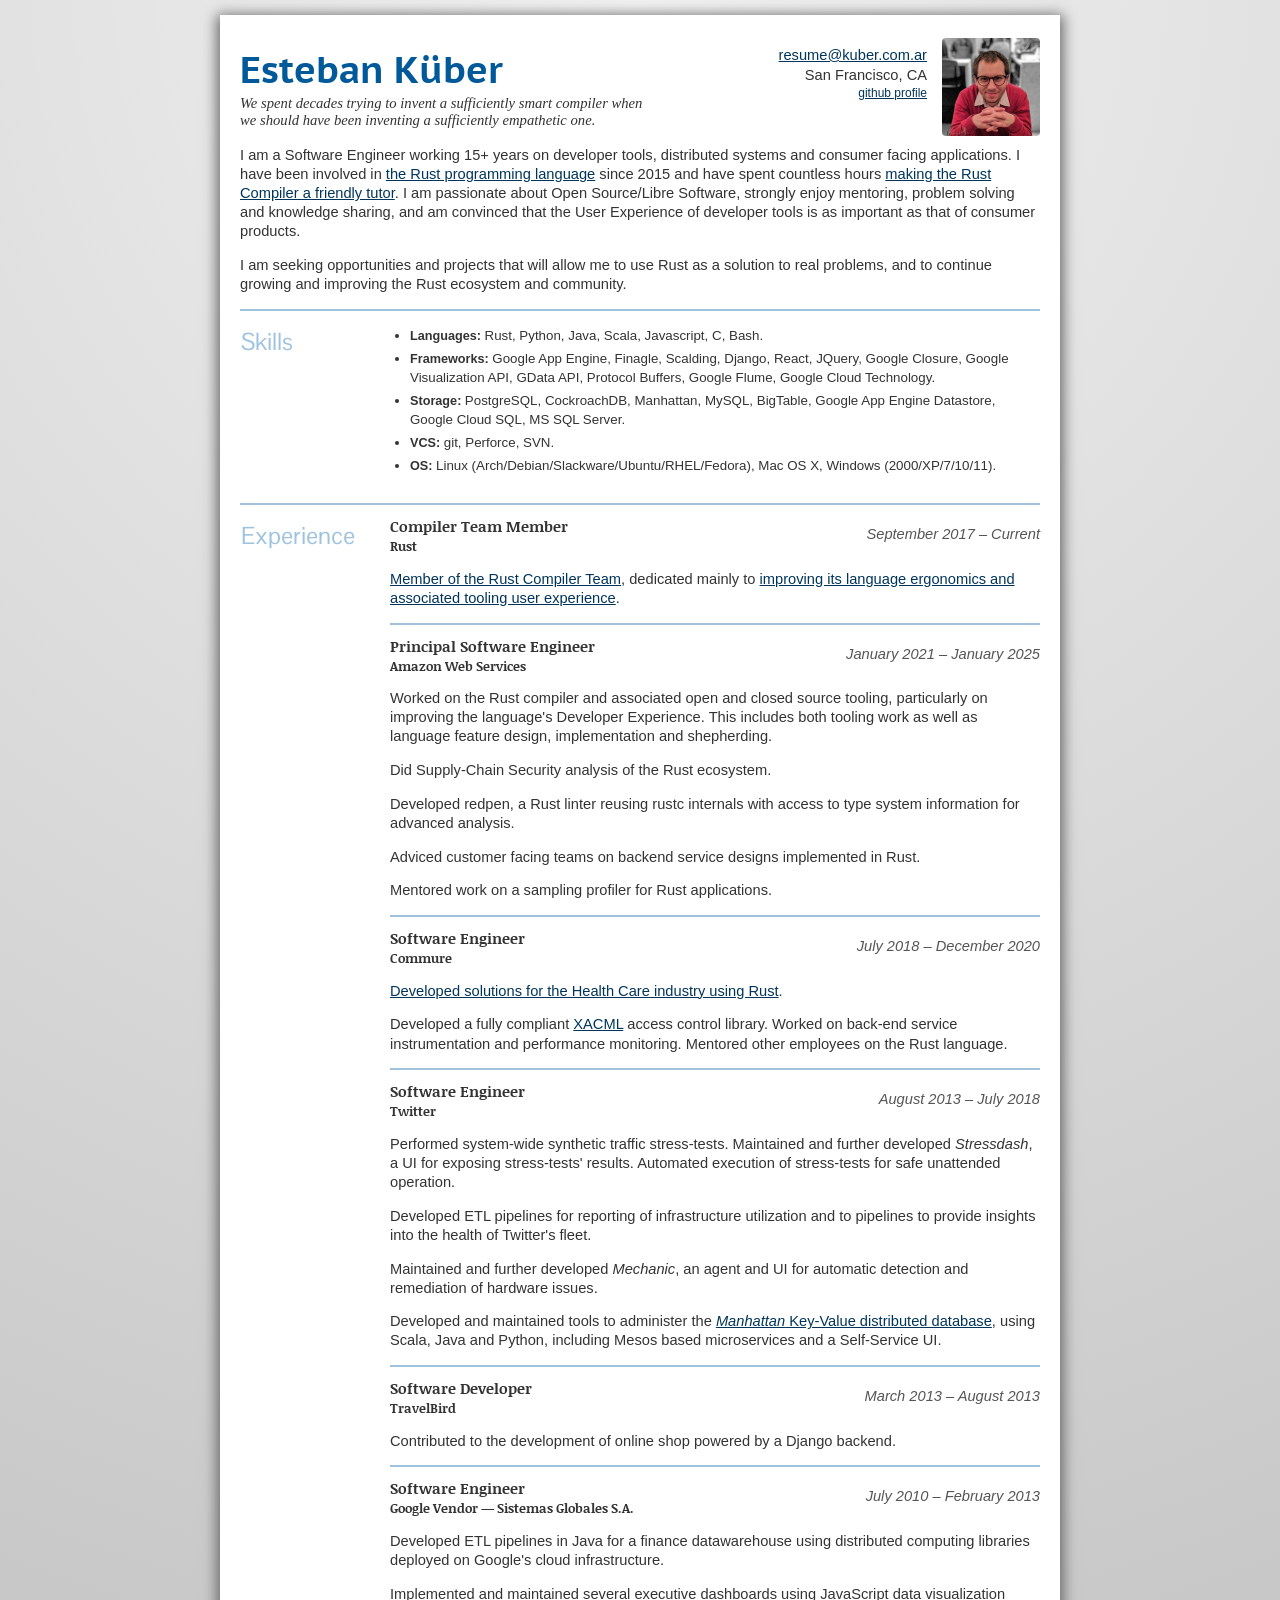
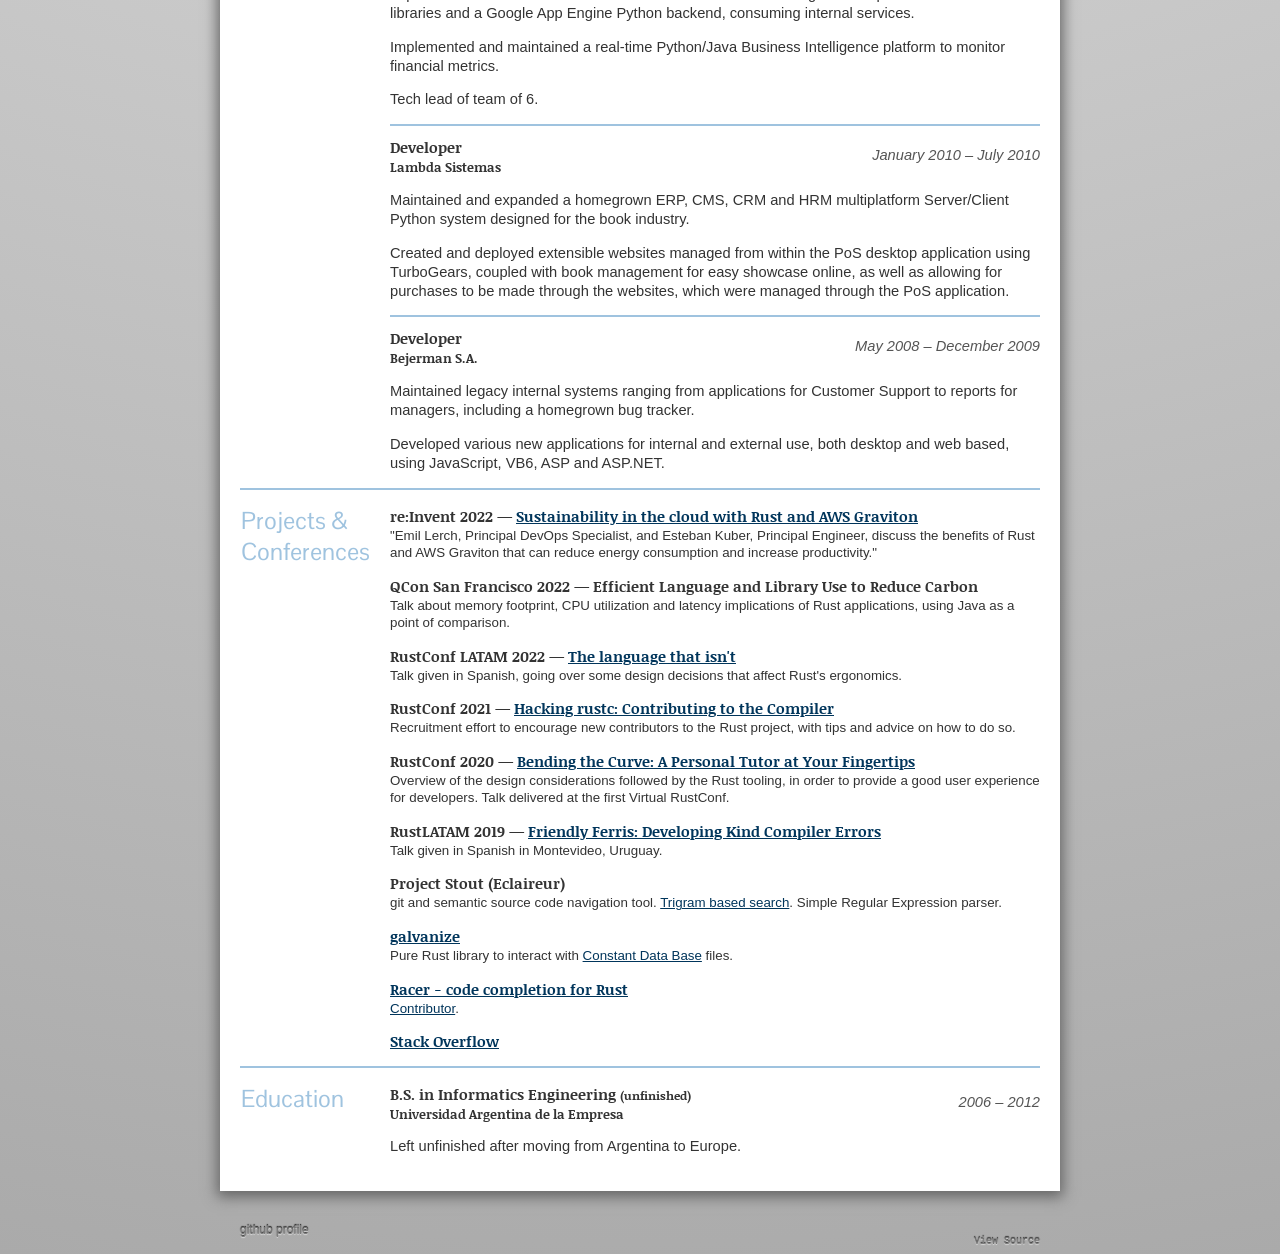
==== commit c5066b96: "fix typo" ====
--- a/resume/index.html
+++ b/resume/index.html
@@ -236,7 +236,7 @@
   <p class='period'>July 2018 &ndash; December 2020</p>
   <p><a href="https://medium.com/job-portraits/software-engineer-esteban-k%C3%BCber-on-the-challenges-and-opportunities-of-rust-and-commure-a4aa578e2b6"
     >Developed solutions for the Health Care industry using Rust</a>.</p>
-  <p>Developed a fully compliant<a href='https://en.wikipedia.org/wiki/XACML'
+  <p>Developed a fully compliant <a href='https://en.wikipedia.org/wiki/XACML'
     >XACML</a> access control library. Worked on back-end service instrumentation
     and performance monitoring. Mentored other employees on the Rust language.
   </p>
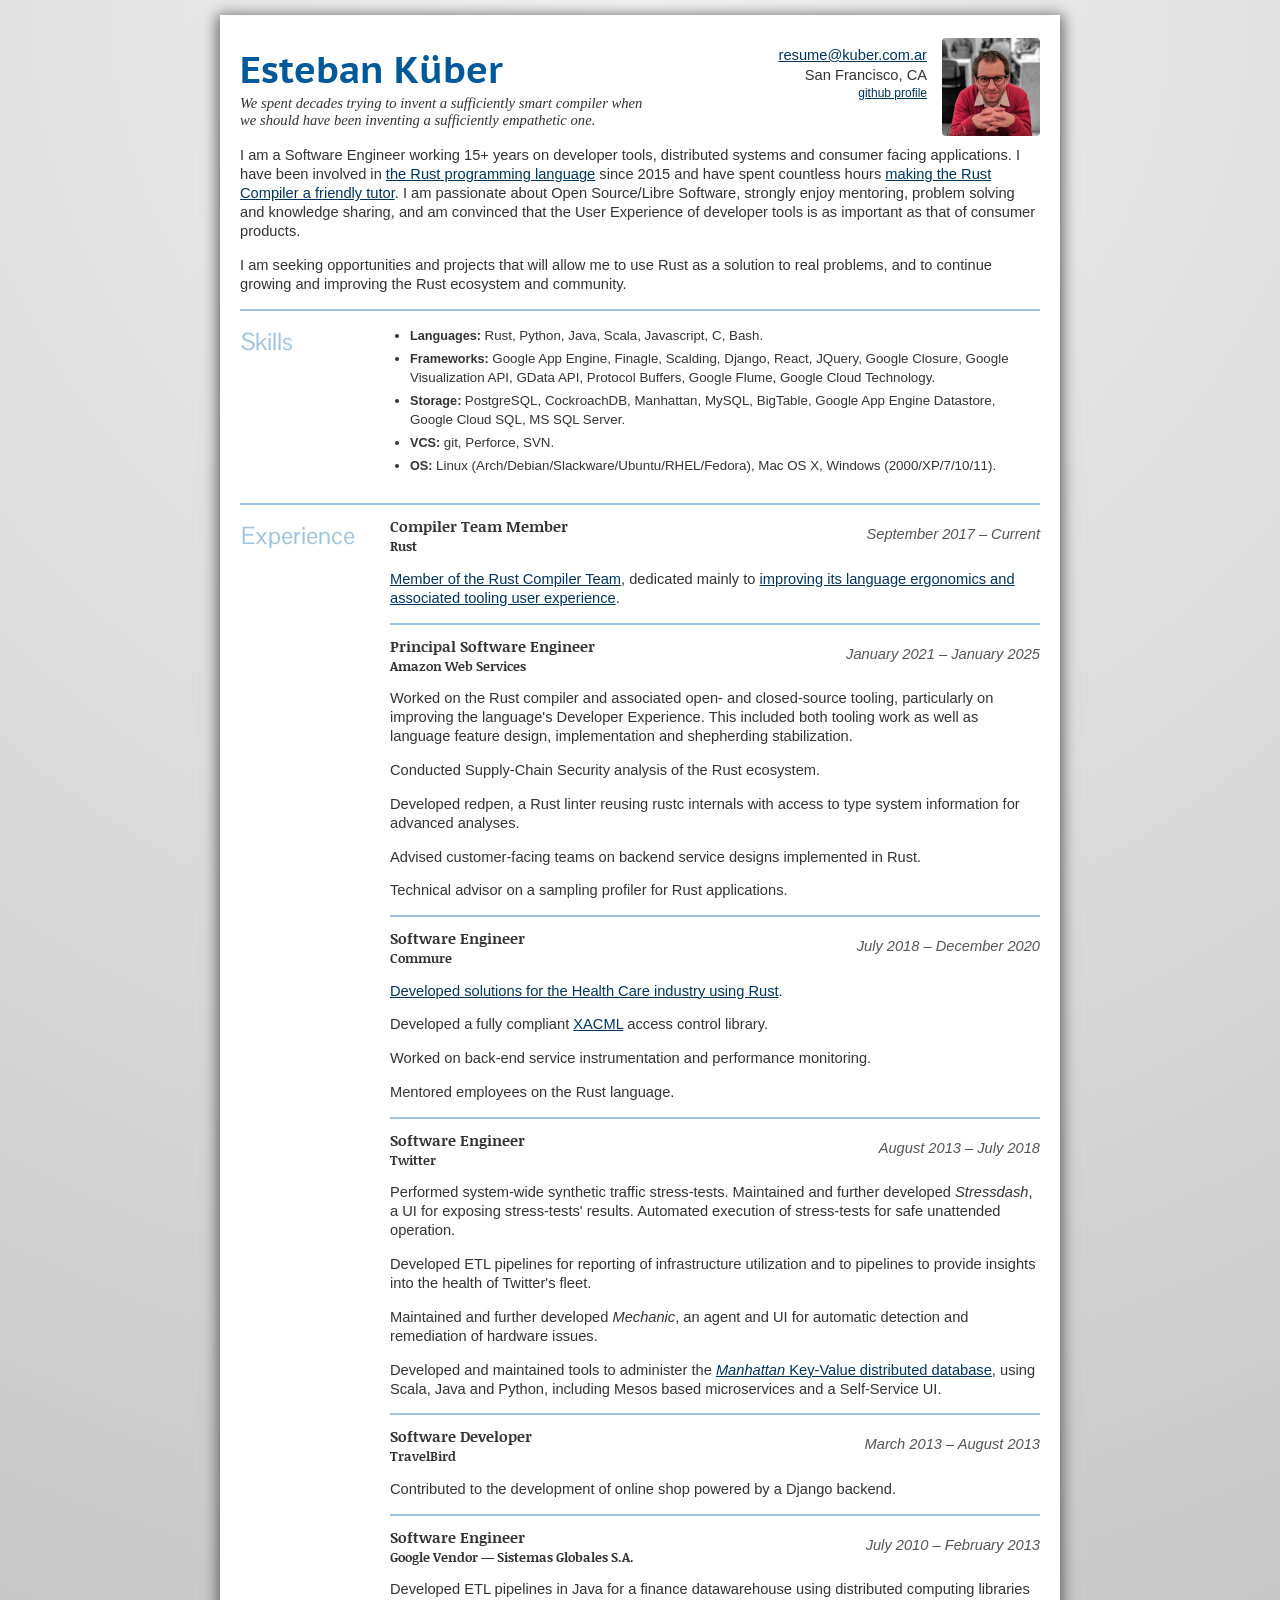
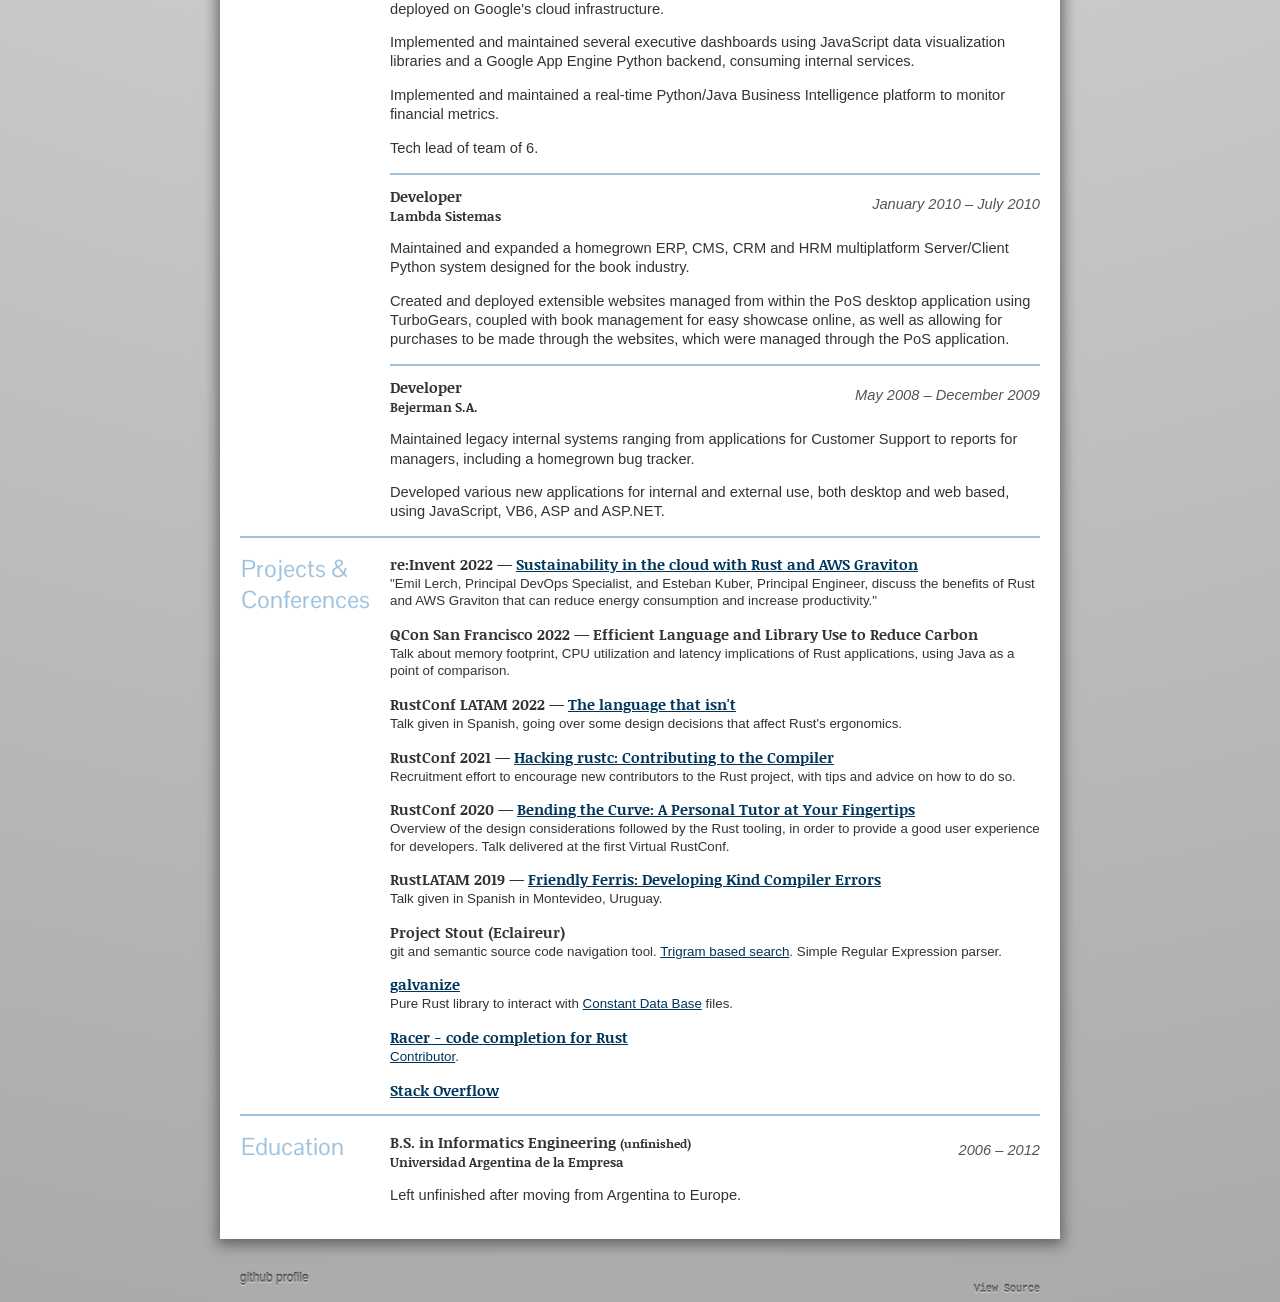
==== commit ffa4ae79: "resume changes" ====
--- a/resume/index.html
+++ b/resume/index.html
@@ -219,15 +219,15 @@
     itemscope itemtype='https://schema.org/Organization'
     ><a itemprop='name'>Amazon Web Services</a></h4>
   <p class='period'>January 2021 &ndash; January 2025</p>
-  <p>Worked on the Rust compiler and associated open and closed source tooling,
-    particularly on improving the language's Developer Experience. This includes
+  <p>Worked on the Rust compiler and associated open- and closed-source tooling,
+    particularly on improving the language's Developer Experience. This included
     both tooling work as well as language feature design, implementation and
-    shepherding.</p>
-  <p>Did Supply-Chain Security analysis of the Rust ecosystem.</p>
+    shepherding stabilization.</p>
+  <p>Conducted Supply-Chain Security analysis of the Rust ecosystem.</p>
   <p>Developed redpen, a Rust linter reusing rustc internals with access to type
-    system information for advanced analysis.</p>
-  <p>Adviced customer facing teams on backend service designs implemented in Rust.</p>
-  <p>Mentored work on a sampling profiler for Rust applications.</p>
+    system information for advanced analyses.</p>
+  <p>Advised customer-facing teams on backend service designs implemented in Rust.</p>
+  <p>Technical advisor on a sampling profiler for Rust applications.</p>
 
   <h3 id='commure'>Software Engineer</h3>
   <h4 class='rust git sql nosql'
@@ -237,9 +237,9 @@
   <p><a href="https://medium.com/job-portraits/software-engineer-esteban-k%C3%BCber-on-the-challenges-and-opportunities-of-rust-and-commure-a4aa578e2b6"
     >Developed solutions for the Health Care industry using Rust</a>.</p>
   <p>Developed a fully compliant <a href='https://en.wikipedia.org/wiki/XACML'
-    >XACML</a> access control library. Worked on back-end service instrumentation
-    and performance monitoring. Mentored other employees on the Rust language.
-  </p>
+    >XACML</a> access control library.</p>
+  <p>Worked on back-end service instrumentation and performance monitoring.</p>
+  <p>Mentored employees on the Rust language.</p>
 
   <h3 id='twitter'>Software Engineer</h3>
   <h4 class='python java scala git nosql'
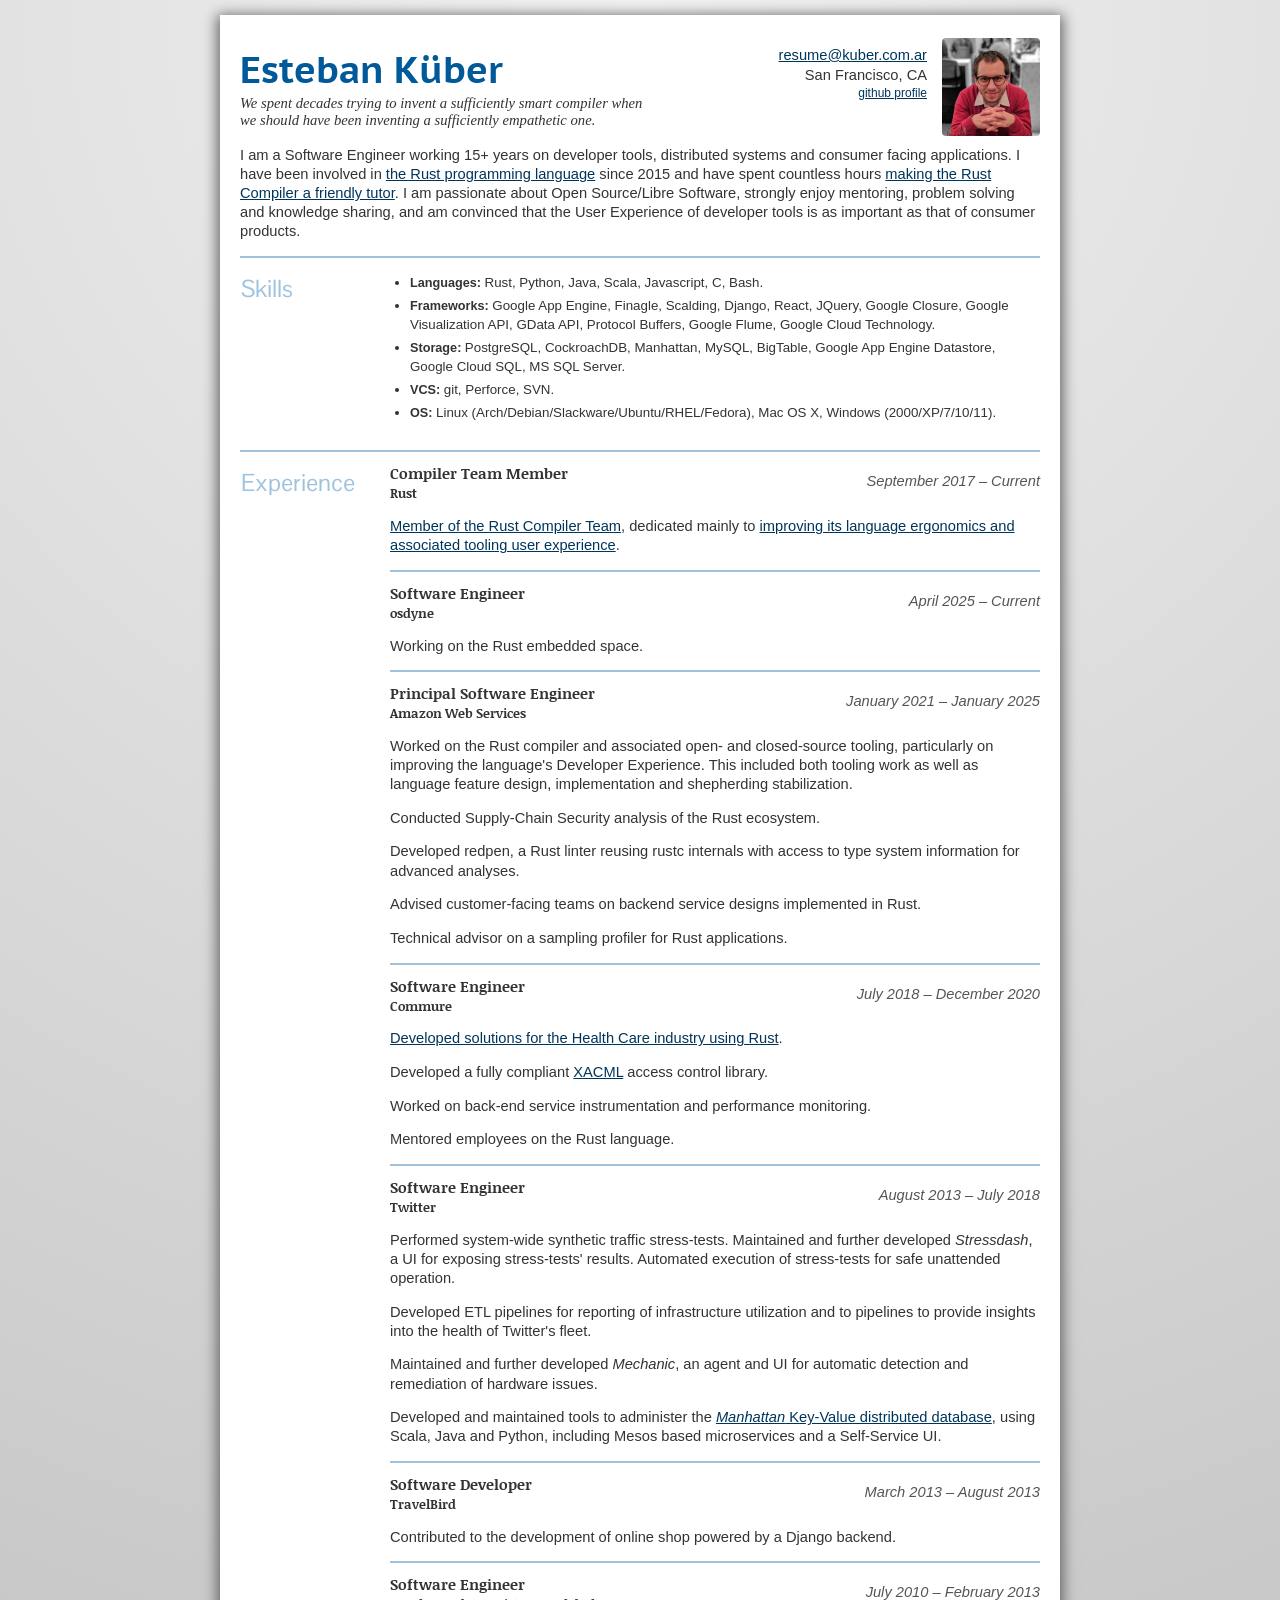
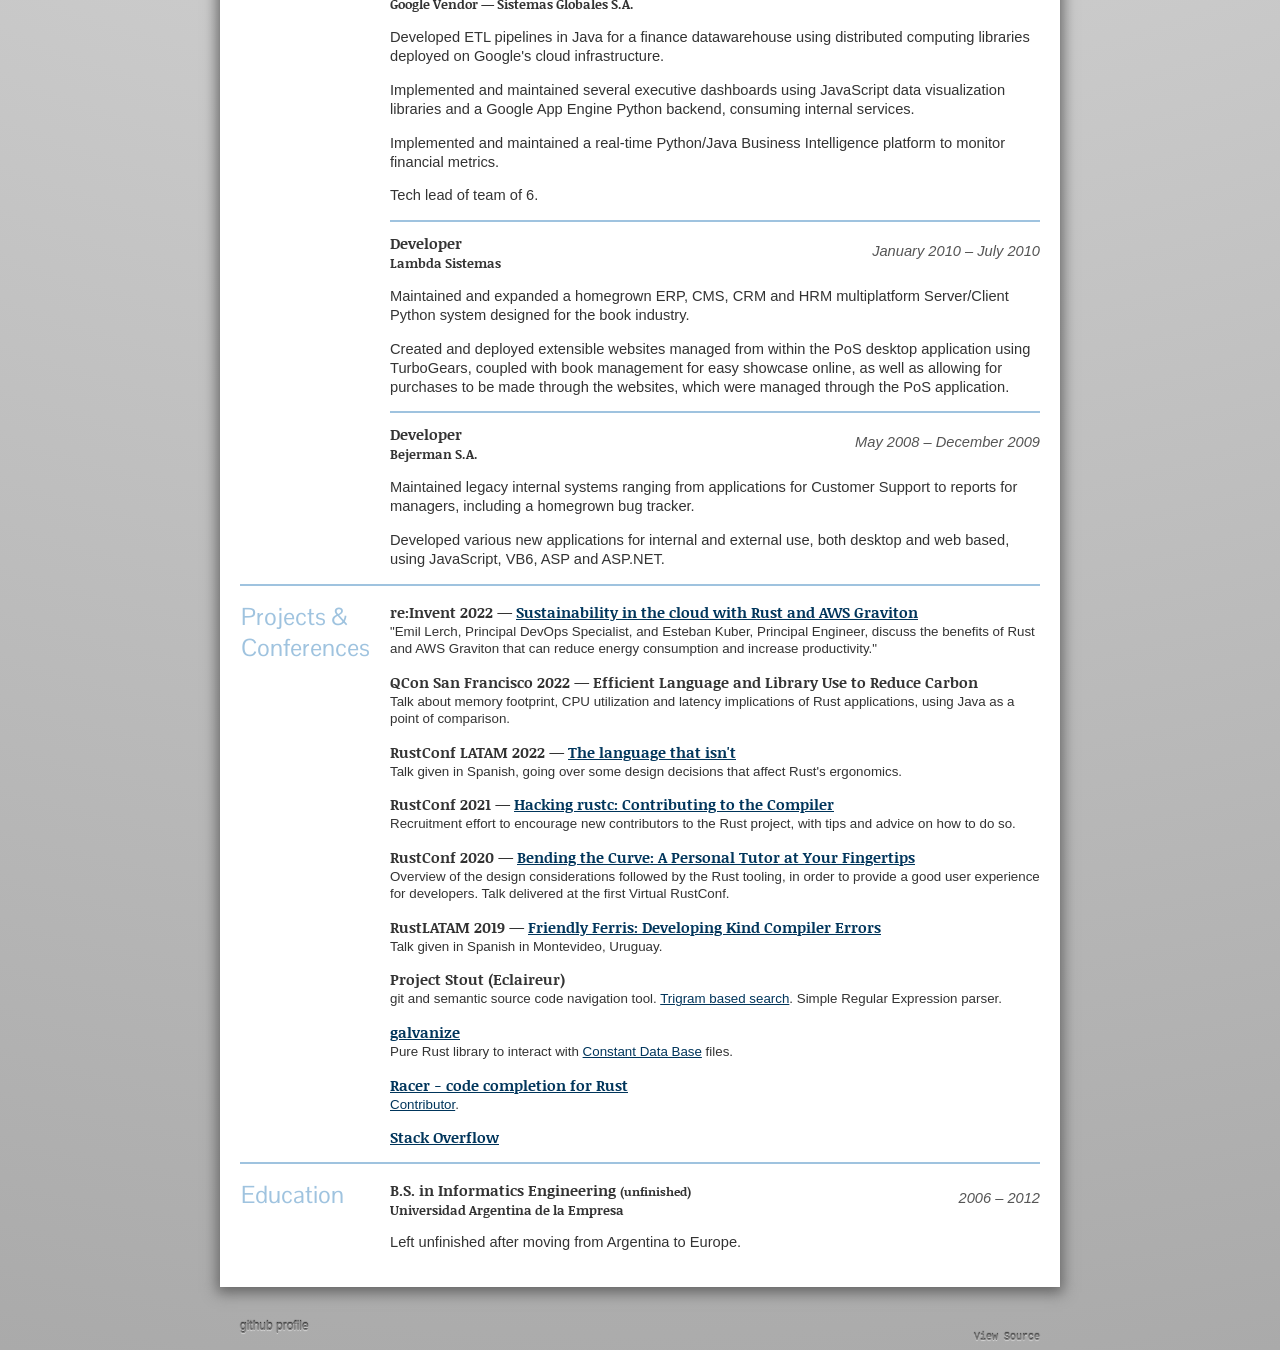
==== commit dea1f9bc: "Add osdyne and remove "seeking" wording" ====
--- a/resume/index.html
+++ b/resume/index.html
@@ -71,9 +71,6 @@
     convinced that the User Experience of developer tools is as important
     as that of consumer products.
     </p>
-    <p>I am seeking opportunities and projects that will allow me to
-      use Rust as a solution to real problems, and to
-      continue growing and improving the Rust ecosystem and community.</p>
 </div>
 
 <div class='section'>
@@ -214,6 +211,13 @@
     >improving its language ergonomics and associated tooling user
     experience</a>.</p>
 
+  <h3 id='osdyne'>Software Engineer</h3>
+  <h4 class='rust'
+    itemscope itemtype='https://schema.org/Organization'
+    ><a href='https://www.osdyne.com/' itemprop='name'>osdyne</a></h4>
+  <p class='period'>April 2025 &ndash; Current</p>
+  <p>Working on the Rust embedded space.</p>
+
   <h3 id='amazon'>Principal Software Engineer</h3>
   <h4 class='rust'
     itemscope itemtype='https://schema.org/Organization'
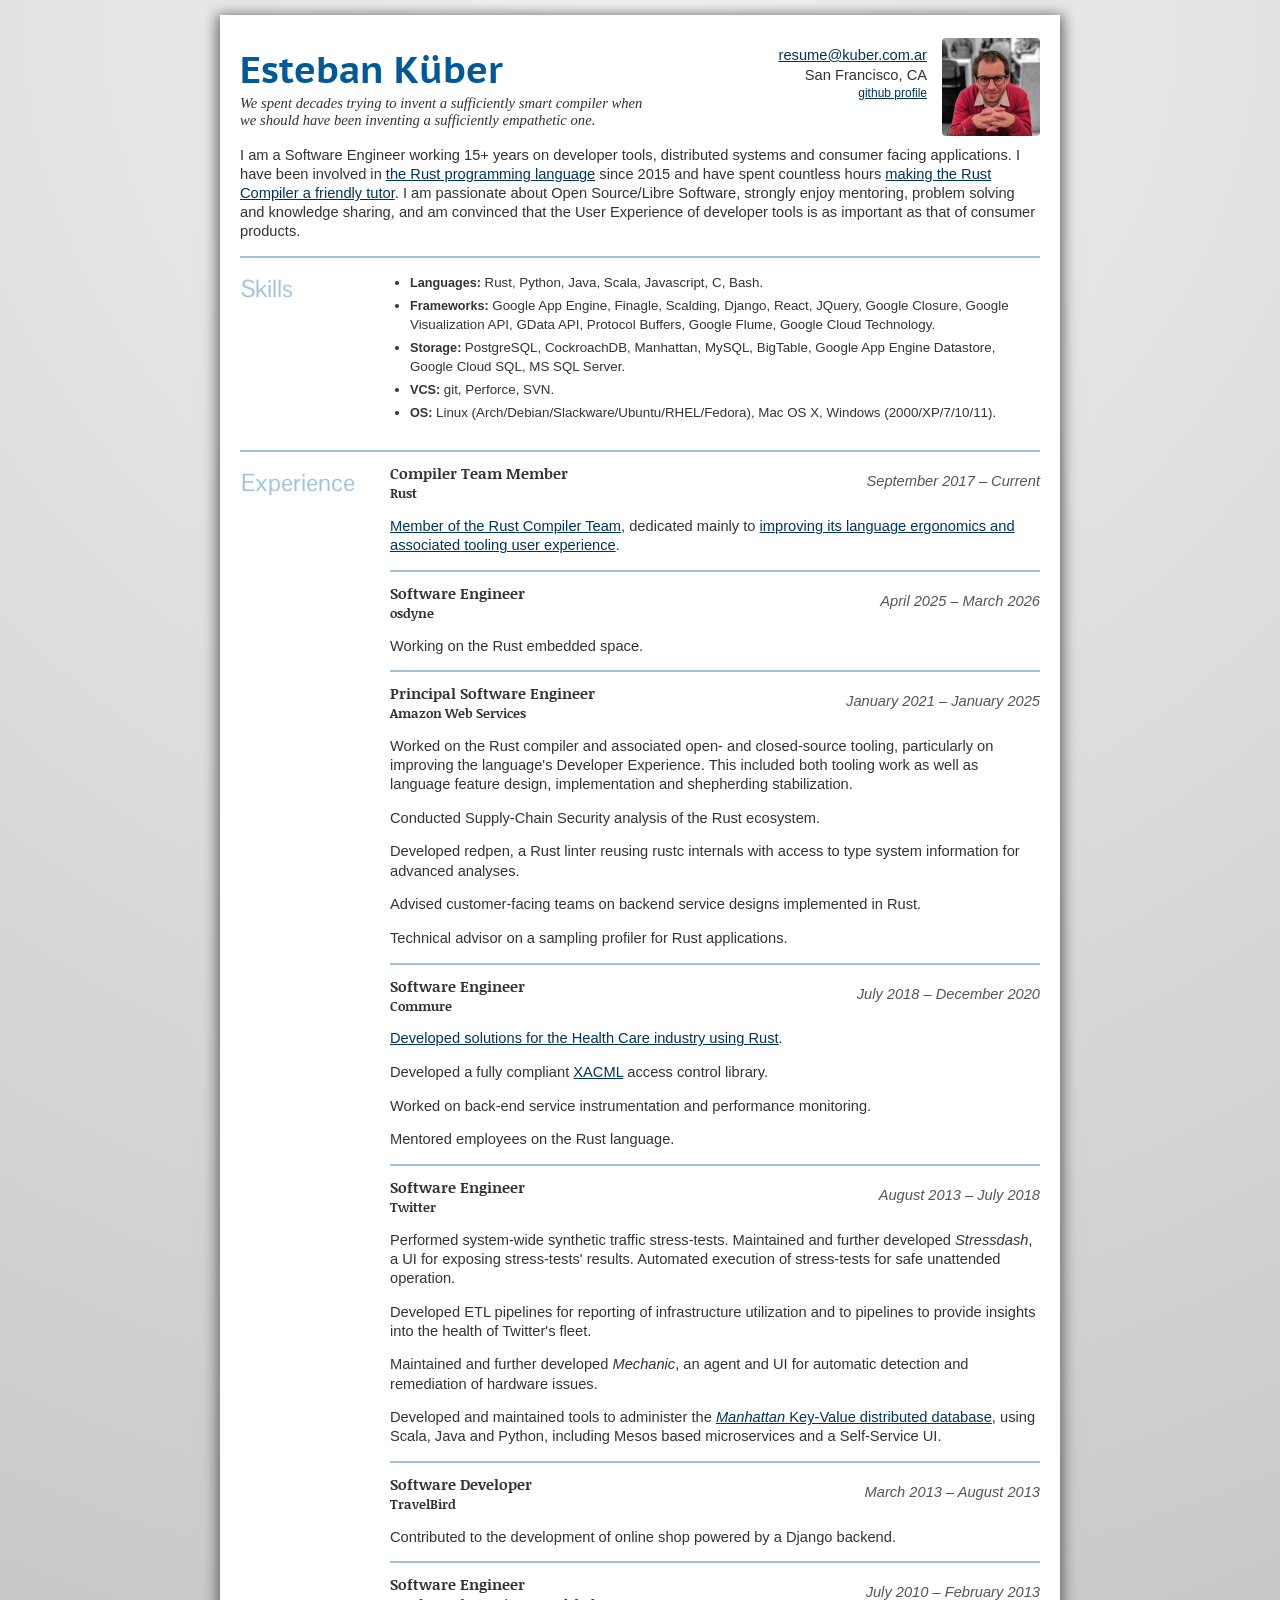
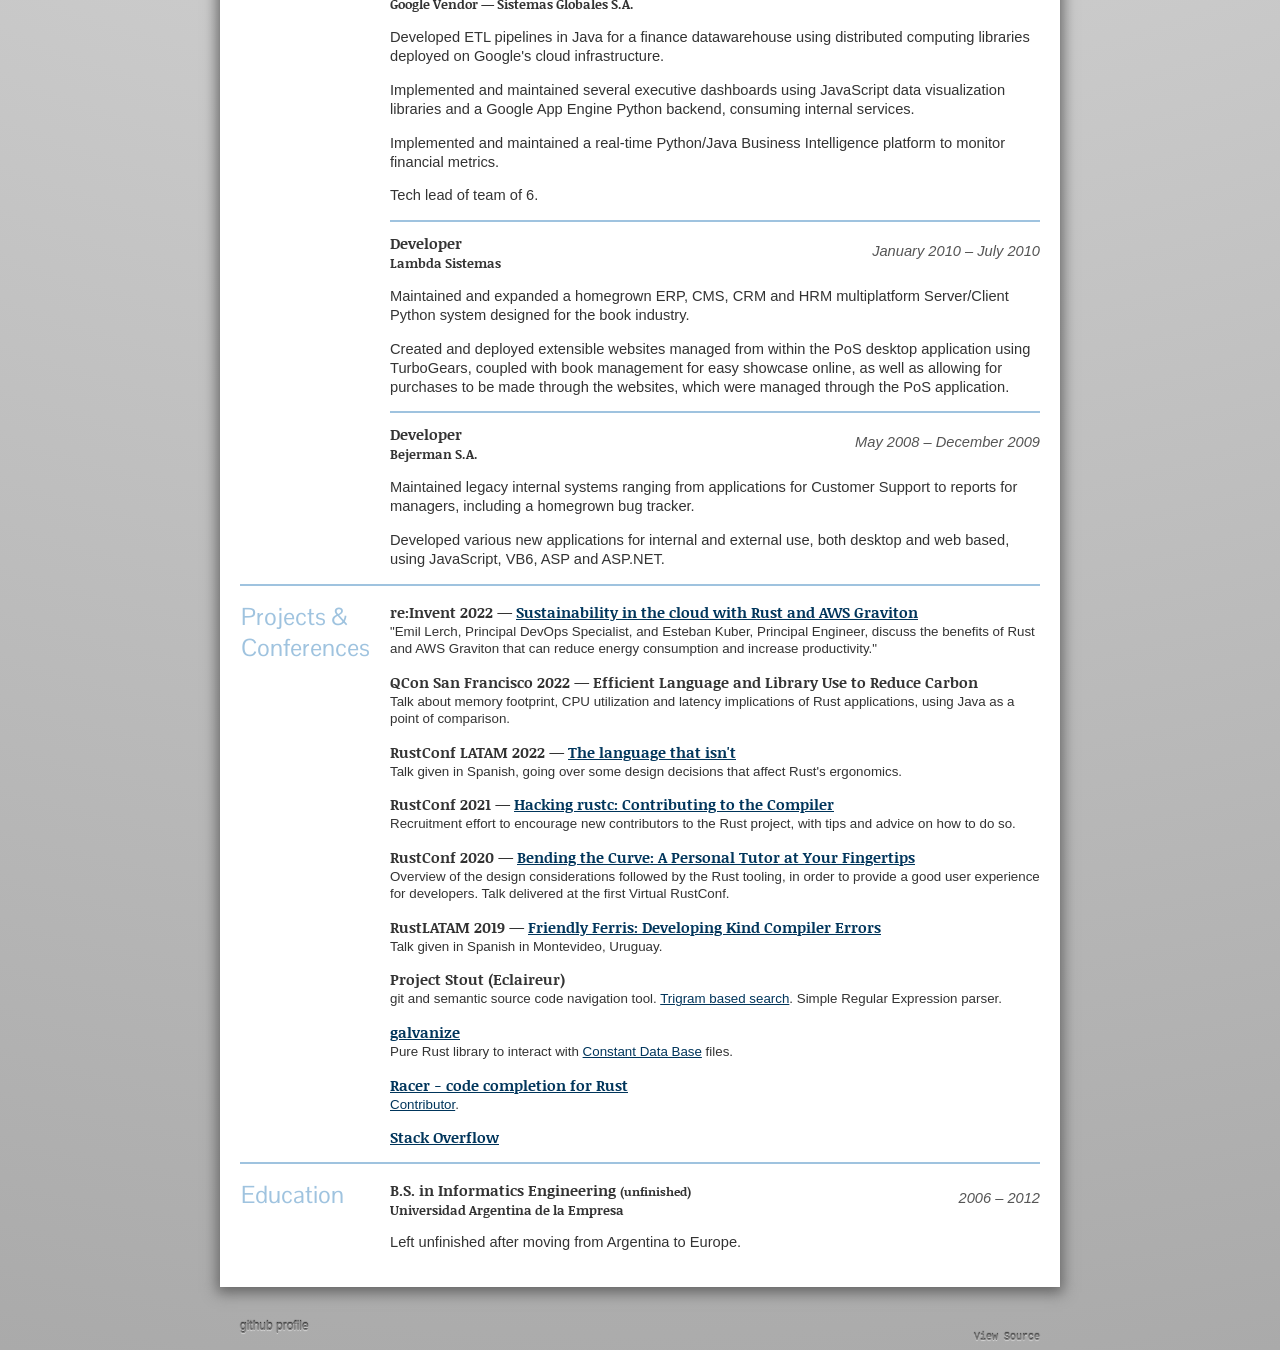
==== commit 10dac526: "Migrate to Zola and update content" ====
--- a/resume/index.html
+++ b/resume/index.html
@@ -215,7 +215,7 @@
   <h4 class='rust'
     itemscope itemtype='https://schema.org/Organization'
     ><a href='https://www.osdyne.com/' itemprop='name'>osdyne</a></h4>
-  <p class='period'>April 2025 &ndash; Current</p>
+  <p class='period'>April 2025 &ndash; March 2026</p>
   <p>Working on the Rust embedded space.</p>
 
   <h3 id='amazon'>Principal Software Engineer</h3>
